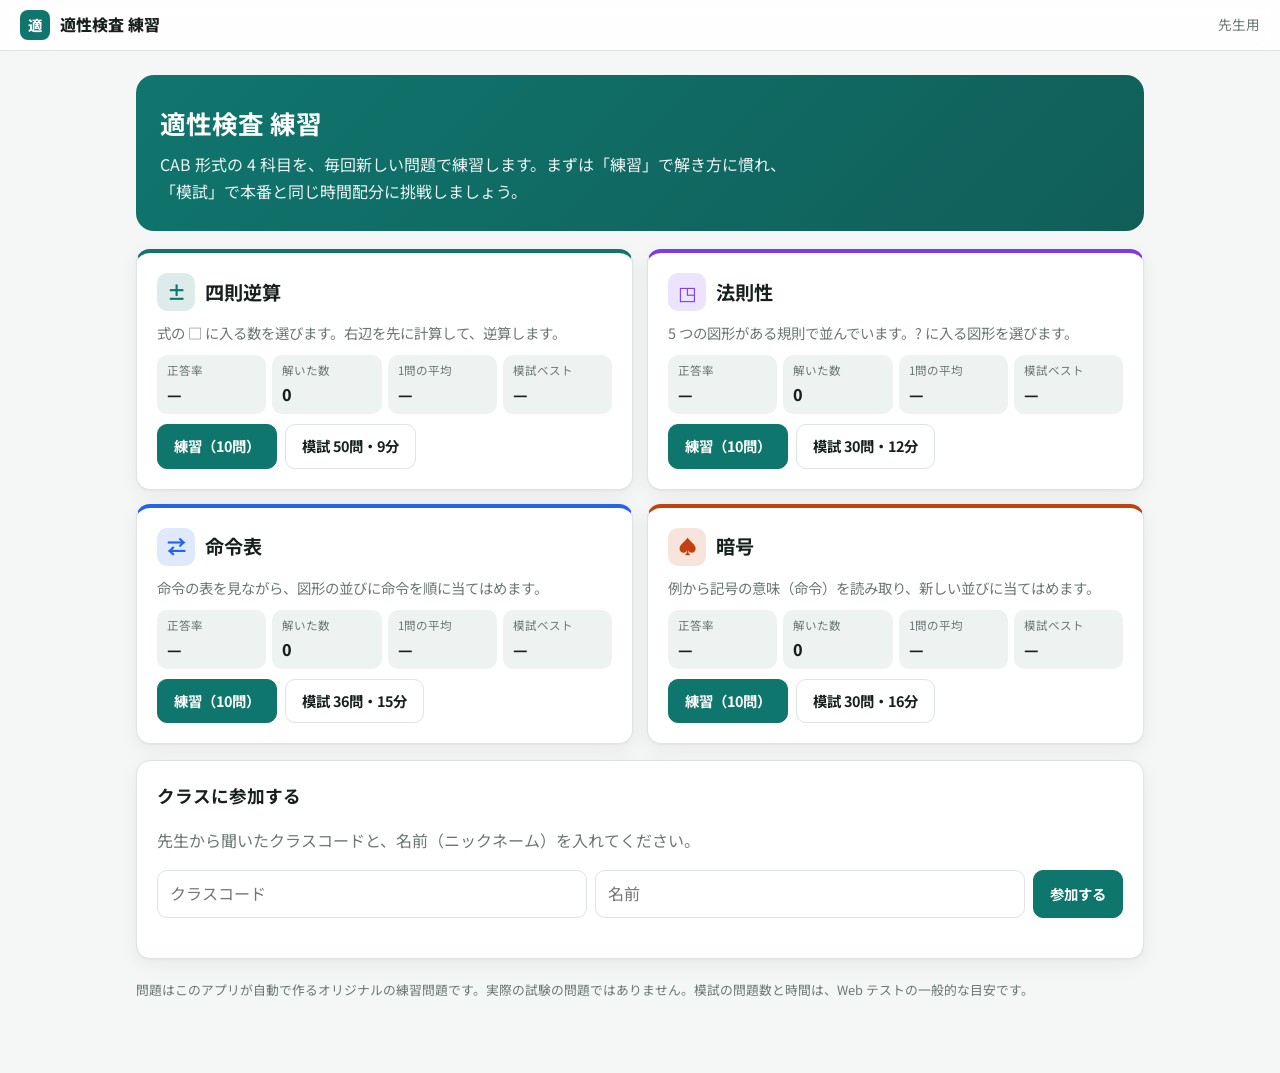
==== index.html @ 669f3bf3 "First version: CAB-style practice (calc, rule, table, cipher), mock tests, classes and the teacher's" ====
<!DOCTYPE html>
<html lang="ja">
<head>
  <meta charset="UTF-8">
  <meta name="viewport" content="width=device-width, initial-scale=1.0, viewport-fit=cover">
  <title>適性検査 練習</title>
  <meta name="description" content="CAB 形式（四則逆算・法則性・命令表・暗号）の練習アプリ。毎回新しい問題を自動で作ります。">
  <meta name="theme-color" content="#0f766e">
  <link rel="icon" href="icon.svg" type="image/svg+xml">
  <link rel="preconnect" href="https://fonts.googleapis.com">
  <link rel="preconnect" href="https://fonts.gstatic.com" crossorigin>
  <link rel="stylesheet" href="https://fonts.googleapis.com/css2?family=Noto+Sans+JP:wght@400;600;700;800&display=swap">
  <link rel="stylesheet" href="css/app.css">
</head>
<body>
  <header class="top"><a class="logo" href="#/"><span>適</span>適性検査 練習</a><a class="top-link" href="teacher/">先生用</a></header>
  <div id="app"><main class="wrap"><p class="muted">読み込み中…</p></main></div>
  <script type="module" src="js/app.js"></script>
</body>
</html>
---- css/app.css ----
/* 適性検査 練習 — styles */
:root {
  --bg: #f5f7f6; --surface: #ffffff; --surface-2: #eef2f1; --line: #dde4e2; --ink: #17201e; --ink-2: #3f4b48; --ink-3: #6b7774;
  --accent: #0f766e; --accent-2: #14b8a6; --accent-soft: #d8f1ed; --ok: #16a34a; --ok-soft: #dcfce7; --ng: #dc2626; --ng-soft: #fee2e2; --warn: #d97706;
  --fig-ink: #1f2937; --fig-paper: #ffffff; --fig-line: #c7d0ce;
  --c-calc: #0f766e; --c-rule: #7c3aed; --c-table: #2563eb; --c-cipher: #c2410c;
  --r: 14px; --shadow: 0 1px 2px rgba(0,0,0,.04), 0 6px 20px rgba(15,40,35,.06);
  font-family: 'Noto Sans JP', system-ui, sans-serif;
}
@media (prefers-color-scheme: dark) {
  :root { --bg: #0f1413; --surface: #171e1c; --surface-2: #1f2826; --line: #2c3734; --ink: #e8efed; --ink-2: #c3ceca; --ink-3: #8c9a96;
    --accent: #2dd4bf; --accent-2: #14b8a6; --accent-soft: #123a35; --ok: #4ade80; --ok-soft: #12321f; --ng: #f87171; --ng-soft: #3a1515;
    --fig-ink: #e5e7eb; --fig-paper: #1b2321; --fig-line: #3b4744; --shadow: none; }
}
* { box-sizing: border-box; }
body { margin: 0; background: var(--bg); color: var(--ink); line-height: 1.7; -webkit-font-smoothing: antialiased; }
a { color: var(--accent); }
.top { position: sticky; top: 0; z-index: 10; display: flex; align-items: center; justify-content: space-between; padding: 10px 20px; background: color-mix(in srgb, var(--surface) 88%, transparent); backdrop-filter: blur(8px); border-bottom: 1px solid var(--line); }
.logo { display: flex; align-items: center; gap: 10px; font-weight: 800; color: var(--ink); text-decoration: none; }
.logo span { display: grid; place-items: center; width: 30px; height: 30px; border-radius: 8px; background: var(--accent); color: #fff; font-size: .9rem; }
.top-link { font-size: .85rem; color: var(--ink-3); text-decoration: none; }
.wrap { max-width: 1040px; margin: 0 auto; padding: 24px 16px 60px; }
.wrap.narrow { max-width: 760px; }
.muted { color: var(--ink-3); }
.card { background: var(--surface); border: 1px solid var(--line); border-radius: var(--r); padding: 20px; box-shadow: var(--shadow); }
.hero { padding: 26px 24px; border-radius: 18px; background: linear-gradient(135deg, var(--accent), #115e59); color: #fff; margin-bottom: 18px; }
.hero h1 { margin: 0 0 6px; font-size: 1.6rem; }
.hero p { margin: 0; opacity: .92; max-width: 640px; }
.grid { display: grid; grid-template-columns: repeat(auto-fill, minmax(min(100%, 420px), 1fr)); gap: 14px; }
.subj { display: flex; flex-direction: column; gap: 10px; border-top: 4px solid var(--sc); }
.s-calc { --sc: var(--c-calc); } .s-rule { --sc: var(--c-rule); } .s-table { --sc: var(--c-table); } .s-cipher { --sc: var(--c-cipher); }
.subj-h { display: flex; align-items: center; gap: 10px; }
.subj-h h2 { margin: 0; font-size: 1.2rem; }
.ic { display: grid; place-items: center; width: 38px; height: 38px; border-radius: 10px; background: color-mix(in srgb, var(--sc) 14%, transparent); color: var(--sc); font-size: 1.2rem; font-weight: 800; }
.subj p { margin: 0; font-size: .9rem; }
.stats { display: grid; grid-template-columns: repeat(4, 1fr); gap: 6px; margin: 0; }
.result .stats { grid-template-columns: repeat(3, 1fr); max-width: 420px; margin: 0 auto; }
.stats div { background: var(--surface-2); border-radius: 10px; padding: 6px 10px; }
.stats dt { font-size: .72rem; color: var(--ink-3); }
.stats dd { margin: 0; font-weight: 800; font-variant-numeric: tabular-nums; }
.btns { display: flex; flex-wrap: wrap; gap: 8px; margin-top: auto; }
.btn { display: inline-flex; align-items: center; justify-content: center; gap: 6px; padding: 9px 16px; border-radius: 10px; border: 1px solid var(--line); background: var(--surface); color: var(--ink); font: inherit; font-weight: 700; font-size: .9rem; text-decoration: none; cursor: pointer; }
.btn:hover { border-color: var(--accent); }
.btn.primary { background: var(--accent); border-color: var(--accent); color: #fff; }
.btn.small { padding: 5px 12px; font-size: .82rem; }
.btn:disabled { opacity: .5; cursor: default; }
.class-card { margin-top: 16px; }
.class-card h2 { margin: 0 0 4px; font-size: 1.1rem; }
.join { display: flex; flex-wrap: wrap; gap: 8px; margin-top: 8px; }
.join input, .field input { flex: 1 1 160px; padding: 9px 12px; border-radius: 10px; border: 1px solid var(--line); background: var(--surface); color: var(--ink); font: inherit; }
.err { color: var(--ng); font-size: .88rem; margin: 6px 0 0; min-height: 1em; }
.note { color: var(--ink-3); font-size: .8rem; margin-top: 20px; }

/* a session */
.bar-top { display: flex; align-items: center; gap: 12px; margin-bottom: 8px; }
.bar-top b { flex: 1; }
.count { color: var(--ink-3); font-variant-numeric: tabular-nums; }
.clock { padding: 3px 12px; border-radius: 999px; background: var(--surface-2); font-weight: 800; font-variant-numeric: tabular-nums; }
.clock.low { background: var(--ng); color: #fff; }
.progress { height: 6px; border-radius: 999px; background: var(--surface-2); overflow: hidden; margin-bottom: 14px; }
.progress i { display: block; height: 100%; background: var(--accent); transition: width .3s; }
.problem { display: flex; flex-direction: column; gap: 14px; }
.ask { margin: 0; font-weight: 700; }
.eq { text-align: center; font-size: clamp(1.6rem, 6vw, 2.4rem); font-weight: 800; letter-spacing: .04em; padding: 18px 0; font-variant-numeric: tabular-nums; }
.box { display: inline-block; min-width: 1.4em; border: 3px solid var(--accent); border-radius: 8px; color: var(--accent); line-height: 1.1; }
.seq { display: flex; flex-wrap: wrap; align-items: center; justify-content: center; gap: 4px; }
.rfig.blank { display: inline-grid; place-items: center; border: 2px dashed var(--accent); border-radius: 8px; color: var(--accent); font-size: 1.6rem; font-weight: 800; }
.arrow { font-style: normal; color: var(--ink-3); padding: 0 2px; }
.row { display: inline-flex; gap: 3px; padding: 5px 7px; border: 1px solid var(--line); border-radius: 8px; background: var(--fig-paper); }
.row .shape { display: block; }
.flow { display: flex; flex-wrap: wrap; align-items: center; gap: 4px; }
.flow .q { display: grid; place-items: center; width: 44px; height: 44px; border: 2px dashed var(--accent); border-radius: 8px; color: var(--accent); font-weight: 800; }
.mark, .glyph { display: inline-grid; place-items: center; min-width: 30px; height: 30px; padding: 0 6px; border-radius: 8px; background: var(--c-table); color: #fff; font-weight: 800; }
.glyph { background: var(--c-cipher); font-size: 1.1rem; }
.cmd-table { display: grid; grid-template-columns: repeat(auto-fill, minmax(220px, 1fr)); gap: 6px; padding: 10px; border-radius: 10px; background: var(--surface-2); }
.cmd-table div { display: flex; align-items: center; gap: 8px; font-size: .88rem; }
.examples { display: flex; flex-direction: column; gap: 8px; padding: 10px; border-radius: 10px; background: var(--surface-2); }
.ex small { color: var(--ink-3); font-weight: 700; width: 2.6em; }
.choices { display: grid; gap: 8px; grid-template-columns: repeat(auto-fill, minmax(190px, 1fr)); }
.choices.calc { grid-template-columns: repeat(5, 1fr); }
.choices.rule { grid-template-columns: repeat(auto-fill, minmax(110px, 1fr)); }
.choice { display: flex; align-items: center; gap: 10px; padding: 10px 12px; border: 2px solid var(--line); border-radius: 12px; background: var(--surface); color: var(--ink); font: inherit; cursor: pointer; transition: border-color .15s, transform .1s; }
.choice:hover:not(:disabled) { border-color: var(--accent); transform: translateY(-1px); }
.choices.calc .choice, .choices.rule .choice { flex-direction: column; justify-content: center; }
.lab { display: grid; place-items: center; width: 24px; height: 24px; border-radius: 6px; background: var(--surface-2); font-size: .78rem; flex: none; }
.num { font-size: 1.25rem; font-weight: 800; font-variant-numeric: tabular-nums; }
.choice.right { border-color: var(--ok); background: var(--ok-soft); }
.choice.wrong { border-color: var(--ng); background: var(--ng-soft); }
.choice.dim { opacity: .55; }
.choice:disabled { cursor: default; }
.fb { padding: 14px 16px; border-radius: 12px; }
.fb.ok { background: var(--ok-soft); } .fb.ng { background: var(--ng-soft); }
.fb p { margin: 4px 0 10px; }
.result { text-align: center; }
.result h1 { font-size: 1.2rem; margin: 0; }
.score { font-size: 3.2rem; font-weight: 800; margin: 4px 0; color: var(--accent); }
.score small { font-size: 1.2rem; color: var(--ink-3); }
.result .btns { justify-content: center; margin-top: 14px; }
.review-h { font-size: 1.05rem; margin: 22px 0 8px; }
.review { margin-bottom: 8px; padding: 0 16px; }
.review > summary { display: flex; gap: 12px; padding: 12px 0; cursor: pointer; font-weight: 700; }
.review.ng > summary span { color: var(--ng); } .review.ok > summary span { color: var(--ok); }
.review[open] { padding-bottom: 16px; }
.review[open] > summary { border-bottom: 1px solid var(--line); margin-bottom: 12px; }
.explain { background: var(--surface-2); padding: 10px 12px; border-radius: 10px; }
@media (max-width: 560px) { .choices.calc { grid-template-columns: repeat(3, 1fr); } .hero h1 { font-size: 1.35rem; } }

/* teacher */
.t-head { display: flex; flex-wrap: wrap; align-items: center; gap: 10px; margin-bottom: 14px; }
.t-head h1 { margin: 0; font-size: 1.4rem; flex: 1; }
.code { font-size: 1.6rem; font-weight: 800; letter-spacing: .12em; color: var(--accent); }
.list { display: flex; flex-direction: column; gap: 8px; }
.list a.card { display: flex; justify-content: space-between; align-items: center; color: var(--ink); text-decoration: none; padding: 14px 18px; }
.seg { display: inline-flex; border: 1px solid var(--line); border-radius: 10px; overflow: hidden; }
.seg button { padding: 6px 12px; border: 0; background: var(--surface); color: var(--ink-2); font: inherit; font-size: .85rem; cursor: pointer; }
.seg button.on { background: var(--accent); color: #fff; }
.tbl-wrap { overflow-x: auto; }
table.tbl { width: 100%; border-collapse: collapse; font-size: .88rem; font-variant-numeric: tabular-nums; }
.tbl th, .tbl td { padding: 8px 10px; border-bottom: 1px solid var(--line); text-align: left; white-space: nowrap; }
.tbl thead th { font-size: .78rem; color: var(--ink-3); position: sticky; top: 0; background: var(--surface); }
.tbl td.c { text-align: center; }
.pct { display: inline-flex; align-items: center; gap: 6px; }
.pct i { display: inline-block; width: 46px; height: 7px; border-radius: 999px; background: var(--surface-2); overflow: hidden; }
.pct i b { display: block; height: 100%; background: var(--sc, var(--accent)); }
.tiles { display: grid; grid-template-columns: repeat(auto-fit, minmax(170px, 1fr)); gap: 10px; margin-bottom: 14px; }
.tile { border-top: 4px solid var(--sc); }
.tile b { display: block; font-size: 1.5rem; }
.field { display: flex; flex-direction: column; gap: 4px; margin-bottom: 10px; }
.field span { font-size: .85rem; font-weight: 700; }

@media (max-width: 420px) { .stats { grid-template-columns: repeat(2, 1fr); } }
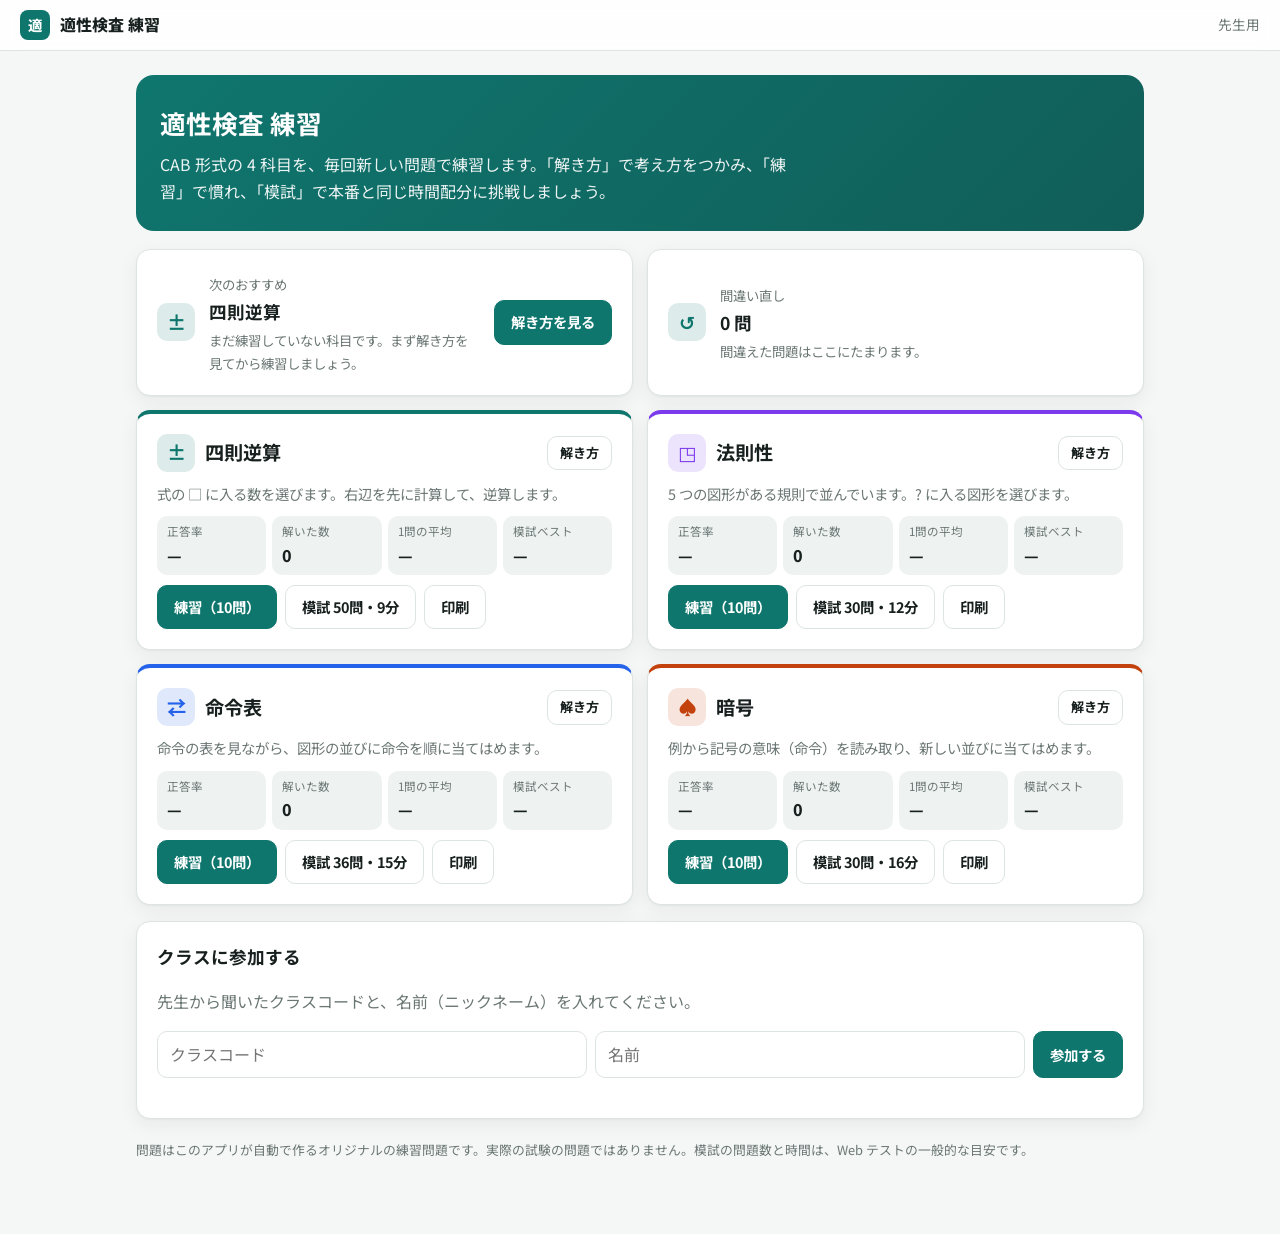
==== commit 1aa2f1e0: "Brush up: how to solve (worked examples), review of wrong answers, what to do next, paper tests, the" ====
--- a/index.html
+++ b/index.html
@@ -7,6 +7,7 @@
   <meta name="description" content="CAB 形式（四則逆算・法則性・命令表・暗号）の練習アプリ。毎回新しい問題を自動で作ります。">
   <meta name="theme-color" content="#0f766e">
   <link rel="icon" href="icon.svg" type="image/svg+xml">
+  <link rel="manifest" href="manifest.json">
   <link rel="preconnect" href="https://fonts.googleapis.com">
   <link rel="preconnect" href="https://fonts.gstatic.com" crossorigin>
   <link rel="stylesheet" href="https://fonts.googleapis.com/css2?family=Noto+Sans+JP:wght@400;600;700;800&display=swap">
--- a/css/app.css
+++ b/css/app.css
@@ -129,3 +129,83 @@
 .field span { font-size: .85rem; font-weight: 700; }
 
 @media (max-width: 420px) { .stats { grid-template-columns: repeat(2, 1fr); } }
+
+/* ---------- home: what to do next ---------- */
+.small { font-size: .84rem; }
+.btn.ghost { background: transparent; }
+.subj-h .btn { margin-left: auto; }
+.next-row { display: grid; grid-template-columns: repeat(auto-fit, minmax(min(100%, 340px), 1fr)); gap: 14px; margin-bottom: 14px; }
+.next { display: flex; align-items: center; gap: 14px; }
+.next > div { flex: 1; min-width: 0; }
+.next b { display: block; font-size: 1.1rem; }
+.next p { margin: 2px 0 0; }
+.ic.rv { --sc: var(--accent); }
+.test-banner { display: flex; flex-wrap: wrap; align-items: center; gap: 8px 14px; padding: 14px 18px; margin-bottom: 14px; border-radius: var(--r); background: #fef3c7; color: #78350f; border: 1px solid #fcd34d; }
+.test-banner b { font-size: 1.05rem; } .test-banner .btn { margin-left: auto; }
+.skip { margin: 0; text-align: right; }
+
+/* ---------- learn ---------- */
+.learn { display: flex; flex-direction: column; gap: 14px; }
+.learn h2 { margin: 0 0 8px; font-size: 1.1rem; }
+.points { margin: 0; padding-left: 1.3em; }
+.points li { margin: 4px 0; }
+.ltbl { margin-top: 10px; border-collapse: collapse; font-variant-numeric: tabular-nums; }
+.ltbl th, .ltbl td { padding: 6px 14px; border: 1px solid var(--line); }
+.ltbl th { background: var(--surface-2); font-size: .82rem; }
+.lhead { display: flex; justify-content: space-between; align-items: center; }
+.lsteps { list-style: none; margin: 0; padding: 0; display: flex; flex-direction: column; gap: 10px; }
+.lstep { display: flex; gap: 12px; padding: 12px; border-radius: 12px; background: var(--surface-2); }
+.lstep h3 { margin: 0 0 6px; font-size: .95rem; }
+.lstep p { margin: 4px 0 0; }
+.lstep .flow { margin: 4px 0; }
+.lno { flex: none; display: grid; place-items: center; width: 28px; height: 28px; border-radius: 50%; background: var(--accent); color: #fff; }
+.eq.small { font-size: 1.5rem; padding: 4px 0; text-align: left; }
+.ans { font-size: 1.4rem; font-weight: 800; color: var(--accent); }
+.btns.center { justify-content: center; }
+
+/* ---------- a paper test ---------- */
+.print-page .seg a { padding: 6px 12px; color: var(--ink-2); text-decoration: none; font-size: .85rem; }
+.print-page .seg a.on { background: var(--accent); color: #fff; }
+.sheet { background: #fff; color: #111; border: 1px solid var(--line); border-radius: 8px; padding: 28px 32px; margin-top: 14px; --fig-ink: #111; --fig-paper: #fff; --fig-line: #bbb; }
+.sheet-h { display: flex; flex-wrap: wrap; justify-content: space-between; align-items: flex-end; gap: 8px; border-bottom: 2px solid #111; padding-bottom: 8px; }
+.sheet-h h1 { margin: 0; font-size: 1.3rem; }
+.sheet-rule { font-size: .88rem; }
+.sheet-qs { padding-left: 1.6em; margin: 0; }
+.sheet-q { padding: 12px 0; border-bottom: 1px dashed #bbb; break-inside: avoid; }
+.sheet .choices.paper .choice { cursor: default; border-width: 1px; }
+.sheet .eq { font-size: 1.5rem; text-align: left; padding: 4px 0; }
+.sheet .box { border-color: #111; color: #111; }
+.sheet .cmd-table, .sheet .examples { background: #f3f3f3; }
+.sheet .mark, .sheet .glyph { background: none; color: #111; border: 1.5px solid #111; }
+.sheet .q, .sheet .rfig.blank { border-color: #111; color: #111; }
+.ansbox { text-align: right; font-weight: 700; margin-top: 6px; }
+.answers ol { padding-left: 1.6em; }
+.answers li { margin: 4px 0; font-size: .9rem; }
+@media print {
+  @page { size: A4; margin: 12mm; }
+  body { background: #fff; }
+  .top, .no-print { display: none !important; }
+  .wrap { padding: 0; max-width: none; }
+  .sheet { border: 0; padding: 0; margin: 0; }
+  .answers { break-before: page; }
+  .choice { box-shadow: none; }
+}
+
+/* ---------- teacher: the class test ---------- */
+.test-setup, .test-live { margin-bottom: 14px; }
+.test-setup h2, .test-live h2 { margin: 0; font-size: 1.1rem; }
+.t-row { display: flex; flex-wrap: wrap; align-items: center; gap: 8px; margin: 8px 0; }
+.lbl { width: 4em; font-weight: 700; font-size: .88rem; }
+.classbar { display: flex; height: 14px; border-radius: 999px; overflow: hidden; background: var(--surface-2); margin: 10px 0 4px; }
+.classbar i { display: block; height: 100%; transition: width .4s; }
+.classbar .done { background: var(--ok); } .classbar .going { background: var(--accent-2); }
+.roster { list-style: none; padding: 0; margin: 8px 0 0; display: grid; grid-template-columns: repeat(auto-fill, minmax(150px, 1fr)); gap: 8px; }
+.roster li { position: relative; overflow: hidden; display: flex; flex-direction: column; padding: 8px 10px 10px; border-radius: 10px; border: 1px solid var(--line); background: var(--surface); }
+.roster li b { overflow: hidden; text-overflow: ellipsis; white-space: nowrap; }
+.roster li span { font-size: .85rem; font-variant-numeric: tabular-nums; }
+.roster li i { position: absolute; left: 0; bottom: 0; height: 4px; background: var(--accent-2); }
+.roster li.done { border-color: var(--ok); background: var(--ok-soft); } .roster li.done i { background: var(--ok); }
+.roster li.none { opacity: .6; }
+.tlog { border-top: 1px solid var(--line); padding: 4px 0; }
+.tlog > summary { display: flex; flex-wrap: wrap; gap: 6px 16px; padding: 8px 0; cursor: pointer; }
+.pct.low { color: var(--ng); font-weight: 700; }
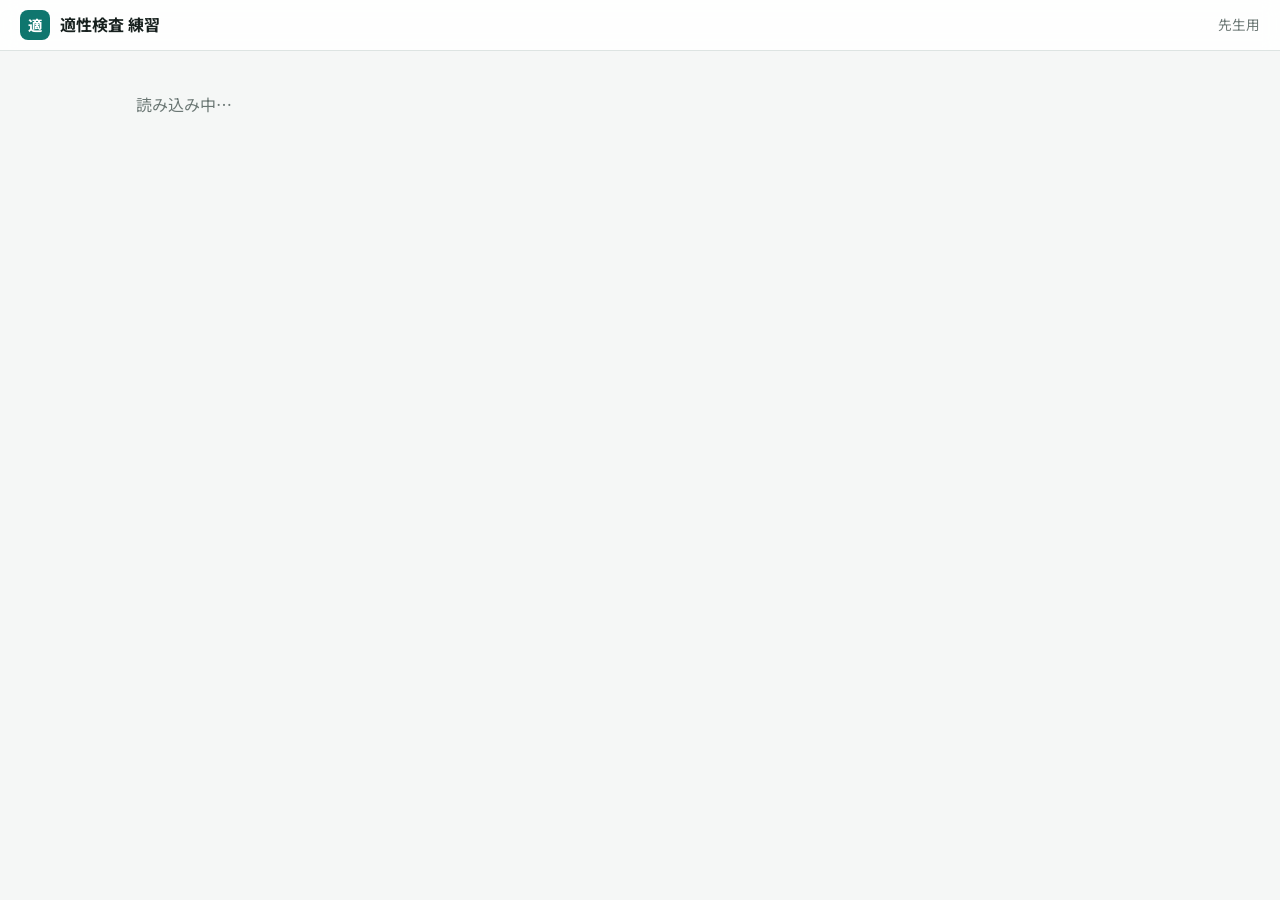
==== commit 24c7840f: "WIP: i18n refactor of student/teacher pages, per-student view (dictionaries pending) Co-Authored-By:" ====
--- a/index.html
+++ b/index.html
@@ -14,7 +14,7 @@
   <link rel="stylesheet" href="css/app.css">
 </head>
 <body>
-  <header class="top"><a class="logo" href="#/"><span>適</span>適性検査 練習</a><a class="top-link" href="teacher/">先生用</a></header>
+  <header class="top"><a class="logo" href="#/"><span>適</span><b data-t="app.title">適性検査 練習</b></a><span class="top-r"><span id="lang-slot"></span><a class="top-link" href="teacher/" data-t="nav.teacher">先生用</a></span></header>
   <div id="app"><main class="wrap"><p class="muted">読み込み中…</p></main></div>
   <script type="module" src="js/app.js"></script>
 </body>
--- a/css/app.css
+++ b/css/app.css
@@ -209,3 +209,17 @@
 .tlog { border-top: 1px solid var(--line); padding: 4px 0; }
 .tlog > summary { display: flex; flex-wrap: wrap; gap: 6px 16px; padding: 8px 0; cursor: pointer; }
 .pct.low { color: var(--ng); font-weight: 700; }
+.top-r { display: flex; align-items: center; gap: 12px; }
+.lang-sel { padding: 5px 8px; border-radius: 8px; border: 1px solid var(--line); background: var(--surface); color: var(--ink); font: inherit; font-size: .82rem; max-width: 150px; }
+ruby rt { font-size: .55em; font-weight: 400; }
+.mark.sm { min-width: 24px; height: 24px; font-size: .8rem; margin-right: 4px; }
+.h2s { margin: 0 0 8px; font-size: 1.05rem; }
+.tbl th a { color: var(--ink); text-decoration: underline dotted; }
+.sdet-grid { display: grid; grid-template-columns: repeat(auto-fit, minmax(min(100%, 240px), 1fr)); gap: 12px; }
+.sdet { border-top: 4px solid var(--sc); }
+.sdet-h { display: flex; justify-content: space-between; align-items: center; gap: 8px; }
+.sdet p { margin: 6px 0; }
+.dbars { display: flex; align-items: flex-end; gap: 4px; height: 80px; padding-top: 6px; }
+.dbar { flex: 1; display: flex; flex-direction: column; align-items: center; justify-content: flex-end; height: 100%; }
+.dbar i { width: 100%; max-width: 18px; border-radius: 4px 4px 0 0; background: var(--sc); }
+.dbar small { font-size: .62rem; color: var(--ink-3); }
